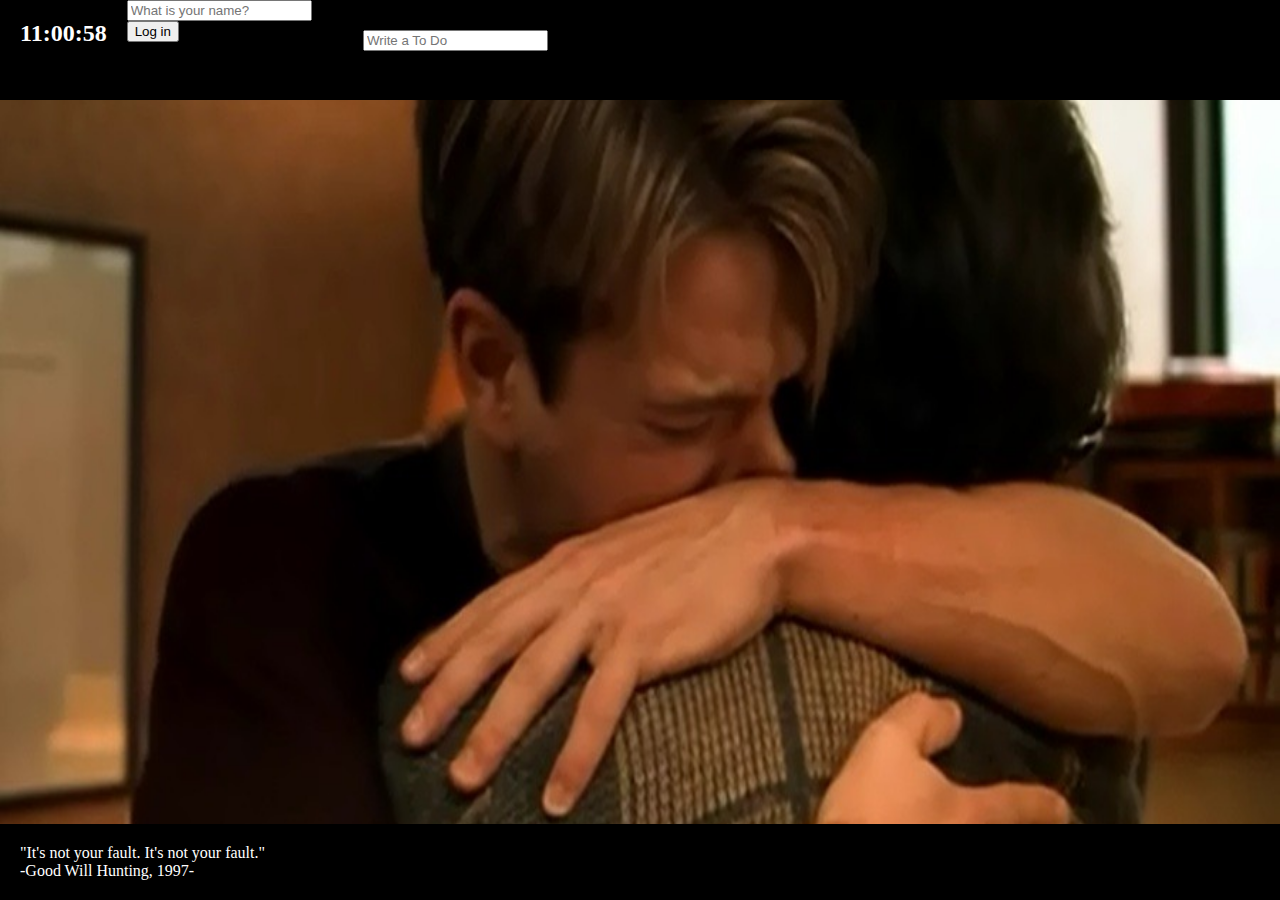
==== index.html @ b97ed3ac "Initial commit" ====
<!DOCTYPE html>
<html lang="en">
<head>
  <meta charset="UTF-8">
  <meta name="viewport" content="width=device-width, initial-scale=1.0">
  <title>Momentum App</title>
  <link rel="stylesheet" href="css/style.css">
</head>
<body>
  <section class="top">
    <h2 id="clock">00:00:00</h2>
    <form class="hidden" id="login-form">
      <input required maxlength="15" type="text" placeholder="What is your name?">
      <input type="submit" value="Log in">
    </form>

    <h1 id="greeting" class="hidden"></h1>

    <form action="" id="todo-form">
      <input type="text" placeholder="Write a To Do" required>
    </form>
    <ul id="todo-list"></ul>
    
  </section>

  <section class="bottom">
    <div id="quote">
      <span></span>
      <span></span>
    </div>
    <div id="weather">
      <span></span>
      <span></span>
    </div>
  </section>
  
  
  <script src="js/greetings.js"></script>
  <script src="js/clock.js"></script>
  <script src="js/quotes.js"></script>
  <script src="js/backgrounds.js"></script>
  <script src="js/todo.js"></script>
  <script src="js/weather.js"></script>
</body>
</html>
---- css/style.css ----
.hidden {
  display: none;
}

.bg {
  width: 100%;
  height: 100%;
  z-index: -1;
  position: absolute;
  top: 0;
  bottom: 0;
  left: 0;
  right: 0;
}

.top {
  width: 100%;
  position: fixed;
  top: 0;
  left: 0;
  right: 0;
  background-color: black;
  color: white;
  display: flex;
  height: 100px;
  box-sizing: border-box;
}

#todo-form {
  margin-top: 30px;
  width: 20%;
}

#todo-list {
  width: 50%;
  display: flex;
  flex-wrap: wrap;
 
}

#todo-list li{
  margin-right: 40px;
}

#clock {
  margin-right: 20px;
  margin-left: 20px;
}

#greeting {
  margin-right: 20px;
  width: 15%;
  
}

.bottom {
  position: fixed;
  bottom: 0;
  left: 0;
  right: 0;
  background-color: black;
  color: white;
  padding: 20px;
}
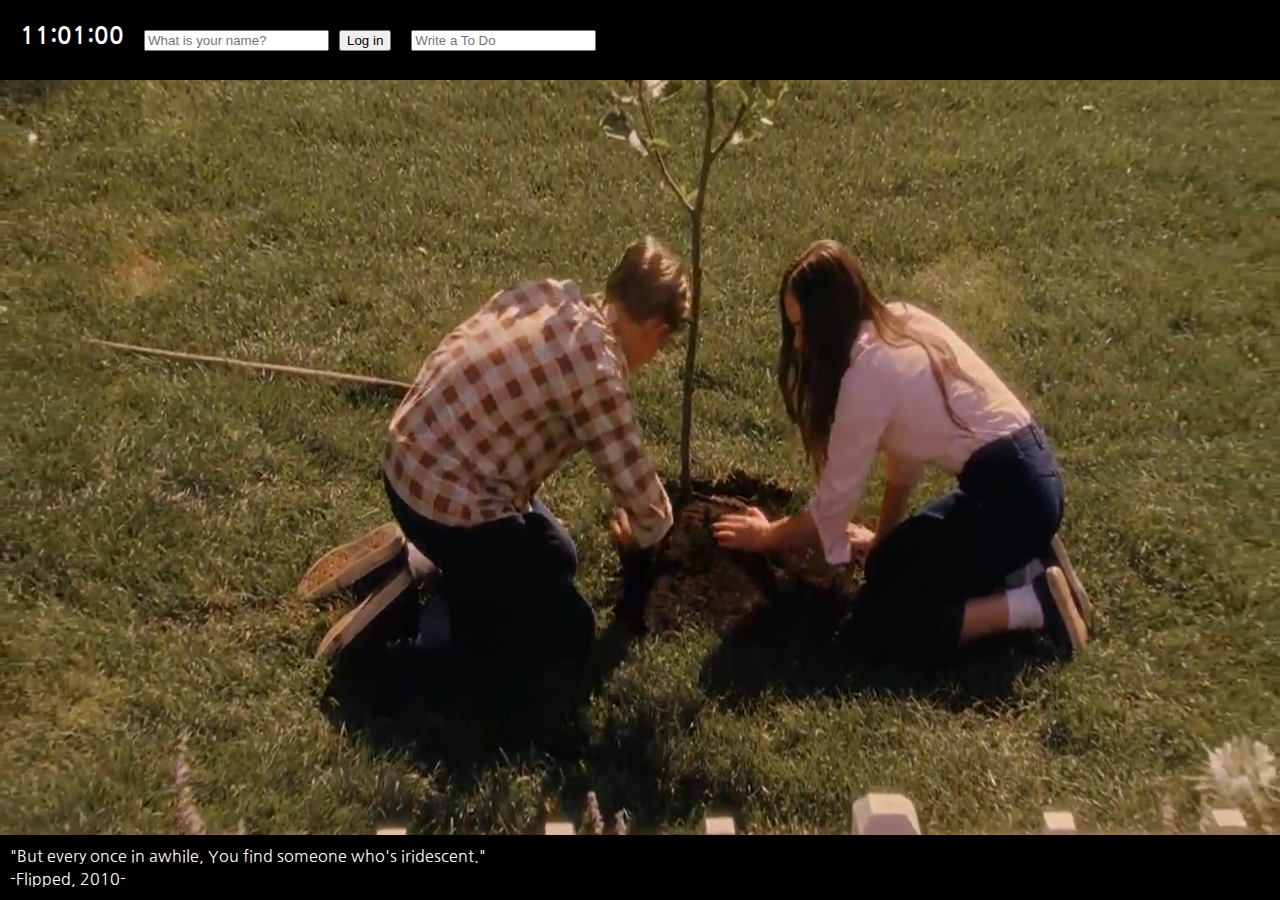
==== commit 64eb0879: "1" ====
--- a/index.html
+++ b/index.html
@@ -4,14 +4,19 @@
   <meta charset="UTF-8">
   <meta name="viewport" content="width=device-width, initial-scale=1.0">
   <title>Momentum App</title>
+  <link rel="preconnect" href="https://fonts.gstatic.com" />
+  <link href="https://fonts.googleapis.com/css2?family=Nanum+Gothic:wght@400;700&display=swap" rel="stylesheet" />
   <link rel="stylesheet" href="css/style.css">
 </head>
 <body>
   <section class="top">
     <h2 id="clock">00:00:00</h2>
     <form class="hidden" id="login-form">
-      <input required maxlength="15" type="text" placeholder="What is your name?">
-      <input type="submit" value="Log in">
+      <div class="login-input">
+        <input required maxlength="15" type="text" placeholder="What is your name?">
+        <input type="submit" value="Log in">
+      </div>
+      
     </form>
 
     <h1 id="greeting" class="hidden"></h1>
--- a/css/style.css
+++ b/css/style.css
@@ -1,3 +1,9 @@
+body {
+  font-family: 'Nanum Gothic', sans-serif;
+  line-height: 1.4;
+}
+
+
 .hidden {
   display: none;
 }
@@ -22,13 +28,42 @@
   background-color: black;
   color: white;
   display: flex;
-  height: 100px;
+  height: 80px;
   box-sizing: border-box;
 }
 
+#clock {
+  margin-right: 20px;
+  margin-left: 20px;
+}
+
+
+#login-form {
+
+}
+
+.login-input {
+  width: 100%;
+  height: 100%;
+  display: flex;
+  align-items: center;
+  
+}
+
+.login-input input:first-child {
+  margin-right: 10px;
+}
+#greeting {
+  margin-right: 20px;
+  width: 15%;
+  
+}
+
 #todo-form {
-  margin-top: 30px;
+  display: flex;
+  align-items: center;
   width: 20%;
+  margin-left: 20px;
 }
 
 #todo-list {
@@ -40,18 +75,20 @@
 
 #todo-list li{
   margin-right: 40px;
+  margin-top: 10px;
 }
 
-#clock {
-  margin-right: 20px;
-  margin-left: 20px;
+#todo-list span {
+  margin-right: 10px;
 }
 
-#greeting {
-  margin-right: 20px;
-  width: 15%;
-  
+#todo-list button {
+  color: green;
 }
+
+
+
+
 
 .bottom {
   position: fixed;
@@ -60,5 +97,12 @@
   right: 0;
   background-color: black;
   color: white;
-  padding: 20px;
-}+  padding: 10px;
+}
+
+#weather {
+  position: absolute;
+  right: 0;
+  top: 10px;
+
+}
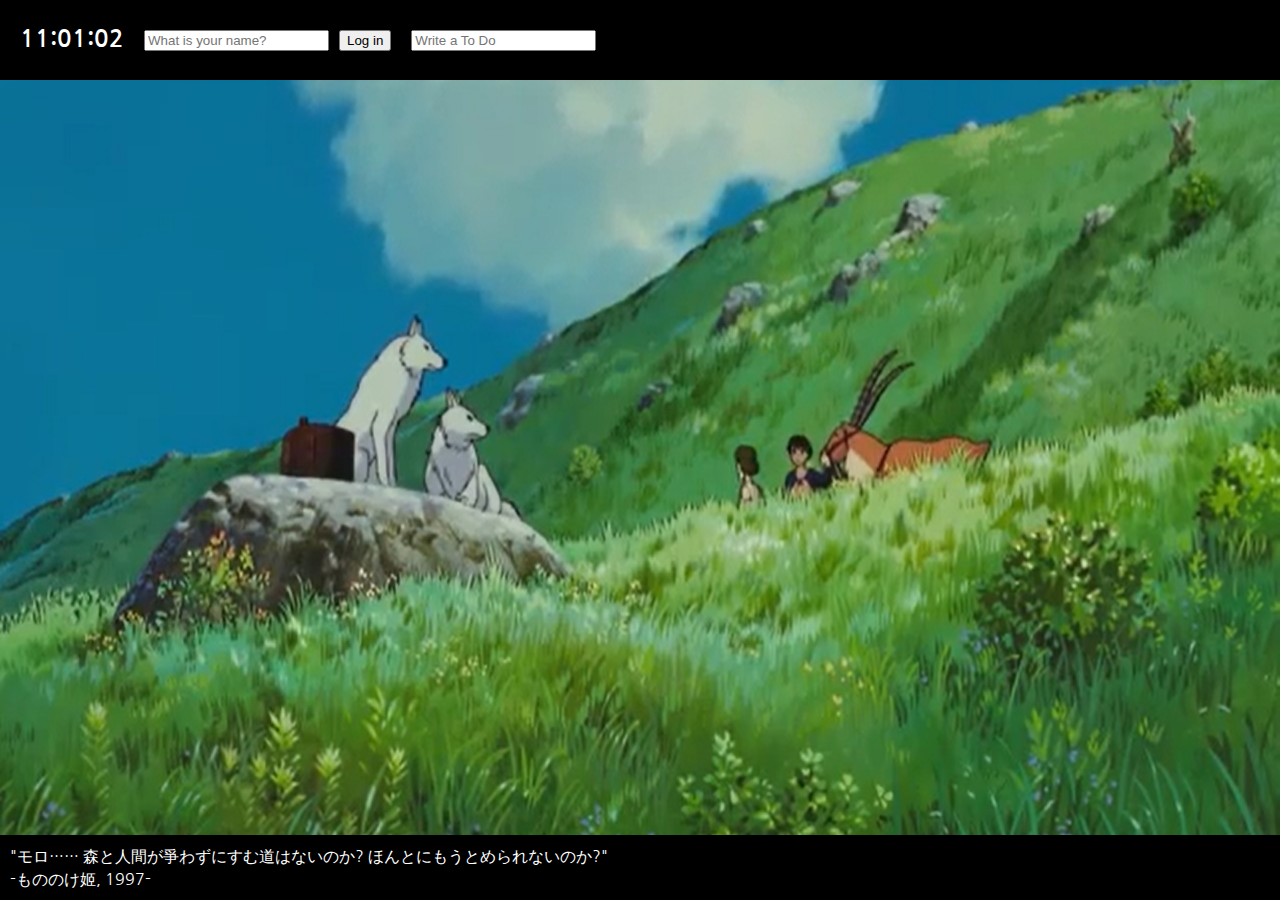
==== commit e765bc56: "4" ====
--- a/index.html
+++ b/index.html
@@ -18,8 +18,11 @@
       </div>
       
     </form>
-
-    <h1 id="greeting" class="hidden"></h1>
+    <div class="greeting">
+      <h1 id="greeting" class="hidden"></h1>
+      <button class="reset hidden">Reset</button>
+    </div>
+    
 
     <form action="" id="todo-form">
       <input type="text" placeholder="Write a To Do" required>
--- a/css/style.css
+++ b/css/style.css
@@ -30,6 +30,7 @@
   display: flex;
   height: 80px;
   box-sizing: border-box;
+  align-items: center;
 }
 
 #clock {
@@ -53,10 +54,25 @@
 .login-input input:first-child {
   margin-right: 10px;
 }
+
+.greeting {
+  display: flex;
+  align-items: center;
+  
+}
 #greeting {
+  margin-bottom: 0;
+  margin-top: 0;
   margin-right: 20px;
-  width: 15%;
-  
+}
+
+.reset {
+  border: 2px solid white;
+  border-radius: 4px;
+  font-size: 16px;
+  text-align: center;
+  box-sizing: border-box;
+  background-color: white;
 }
 
 #todo-form {
@@ -104,5 +120,4 @@
   position: absolute;
   right: 0;
   top: 10px;
-
 }
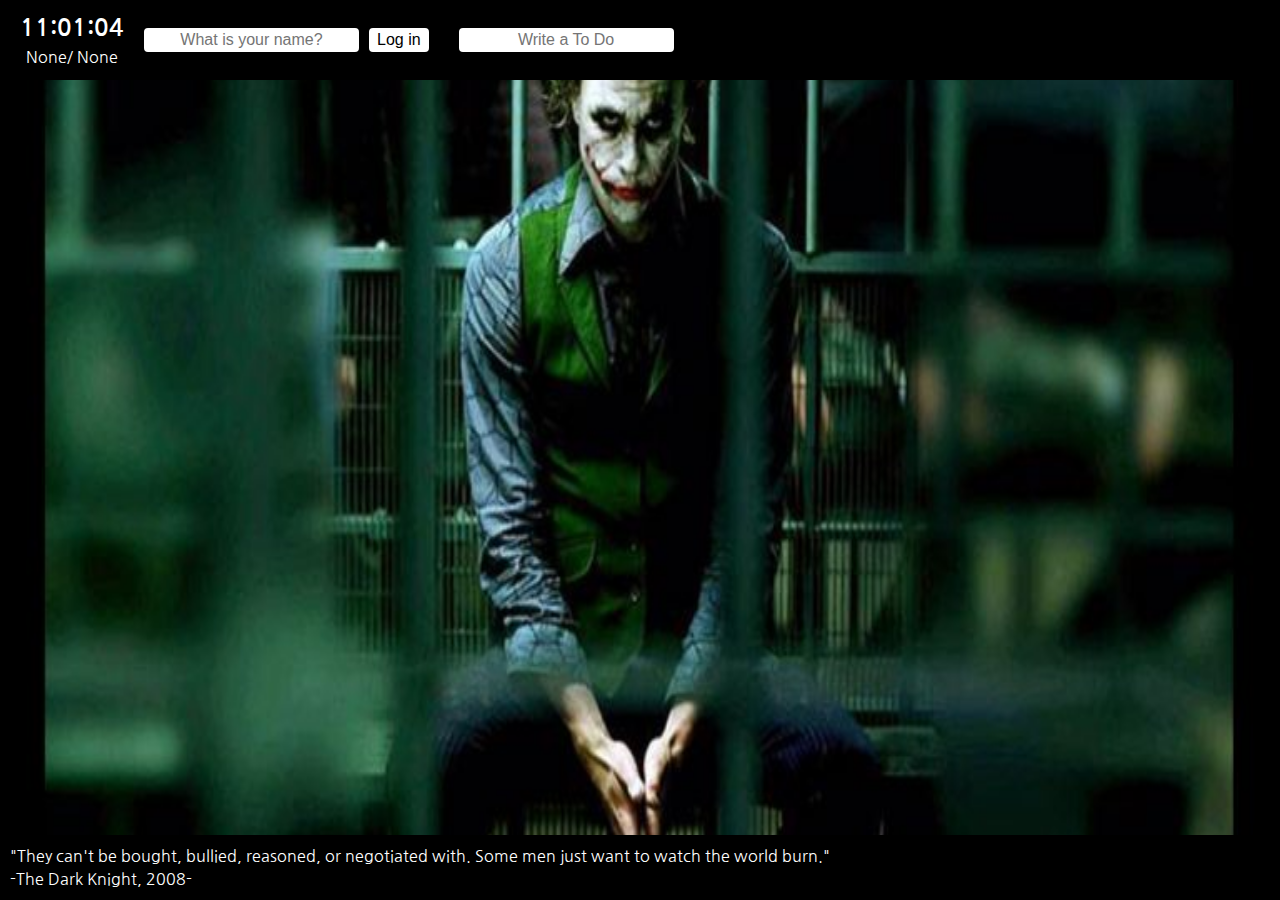
==== commit 11fbe1ff: "13" ====
--- a/index.html
+++ b/index.html
@@ -10,7 +10,14 @@
 </head>
 <body>
   <section class="top">
-    <h2 id="clock">00:00:00</h2>
+    <div class="clockWeather">
+      <h2 id="clock">00:00:00</h2>
+      <div id="weather">
+        <span></span>
+        <span></span>
+      </div>
+    </div>
+    
     <form class="hidden" id="login-form">
       <div class="login-input">
         <input required maxlength="15" type="text" placeholder="What is your name?">
@@ -36,10 +43,7 @@
       <span></span>
       <span></span>
     </div>
-    <div id="weather">
-      <span></span>
-      <span></span>
-    </div>
+    
   </section>
   
   
--- a/css/style.css
+++ b/css/style.css
@@ -3,6 +3,15 @@
   line-height: 1.4;
 }
 
+input {
+  margin-right: 10px;
+  border: 2px solid white;
+  border-radius: 4px;
+  font-size: 16px;
+  text-align: center;
+  box-sizing: border-box;
+  background-color: white;
+}
 
 .hidden {
   display: none;
@@ -17,6 +26,16 @@
   bottom: 0;
   left: 0;
   right: 0;
+  animation: bg 1s ease-in-out forwards;
+}
+
+@keyframes bg {
+  from {
+    opacity: 0;
+  }
+   to {
+    opacity: 1;
+   }
 }
 
 .top {
@@ -29,13 +48,27 @@
   color: white;
   display: flex;
   height: 80px;
-  box-sizing: border-box;
   align-items: center;
+  overflow-x: scroll;
+}
+
+.top::-webkit-scrollbar {
+  display: none;
+}
+
+.clockWeather {
+  white-space: nowrap;
+  margin-left: 20px;
+  margin-right: 20px;
+  display: flex;
+  flex-direction: column;
+  align-items: center;
+
 }
 
 #clock {
-  margin-right: 20px;
-  margin-left: 20px;
+  margin-bottom: 0;
+  margin-top: 0;
 }
 
 
@@ -51,19 +84,17 @@
   
 }
 
-.login-input input:first-child {
-  margin-right: 10px;
-}
-
 .greeting {
   display: flex;
   align-items: center;
+  white-space: nowrap;
   
 }
 #greeting {
   margin-bottom: 0;
   margin-top: 0;
   margin-right: 20px;
+  
 }
 
 .reset {
@@ -78,33 +109,39 @@
 #todo-form {
   display: flex;
   align-items: center;
-  width: 20%;
+  
   margin-left: 20px;
 }
 
 #todo-list {
+  display: flex;
   width: 50%;
-  display: flex;
-  flex-wrap: wrap;
- 
-}
-
-#todo-list li{
-  margin-right: 40px;
-  margin-top: 10px;
-}
-
-#todo-list span {
-  margin-right: 10px;
-}
-
-#todo-list button {
-  color: green;
+  
+  margin: 0;
+  height: 80px;
 }
 
 
 
 
+#todo-list li{
+  display: flex;
+  margin-right: 20px;
+  align-items: center;
+  
+}
+
+#todo-list span {
+  white-space: nowrap;
+  text-align: center;
+  
+  
+}
+
+#todo-list button {
+  color: green;
+  margin-left: 10px;
+}
 
 .bottom {
   position: fixed;
@@ -116,8 +153,3 @@
   padding: 10px;
 }
 
-#weather {
-  position: absolute;
-  right: 0;
-  top: 10px;
-}
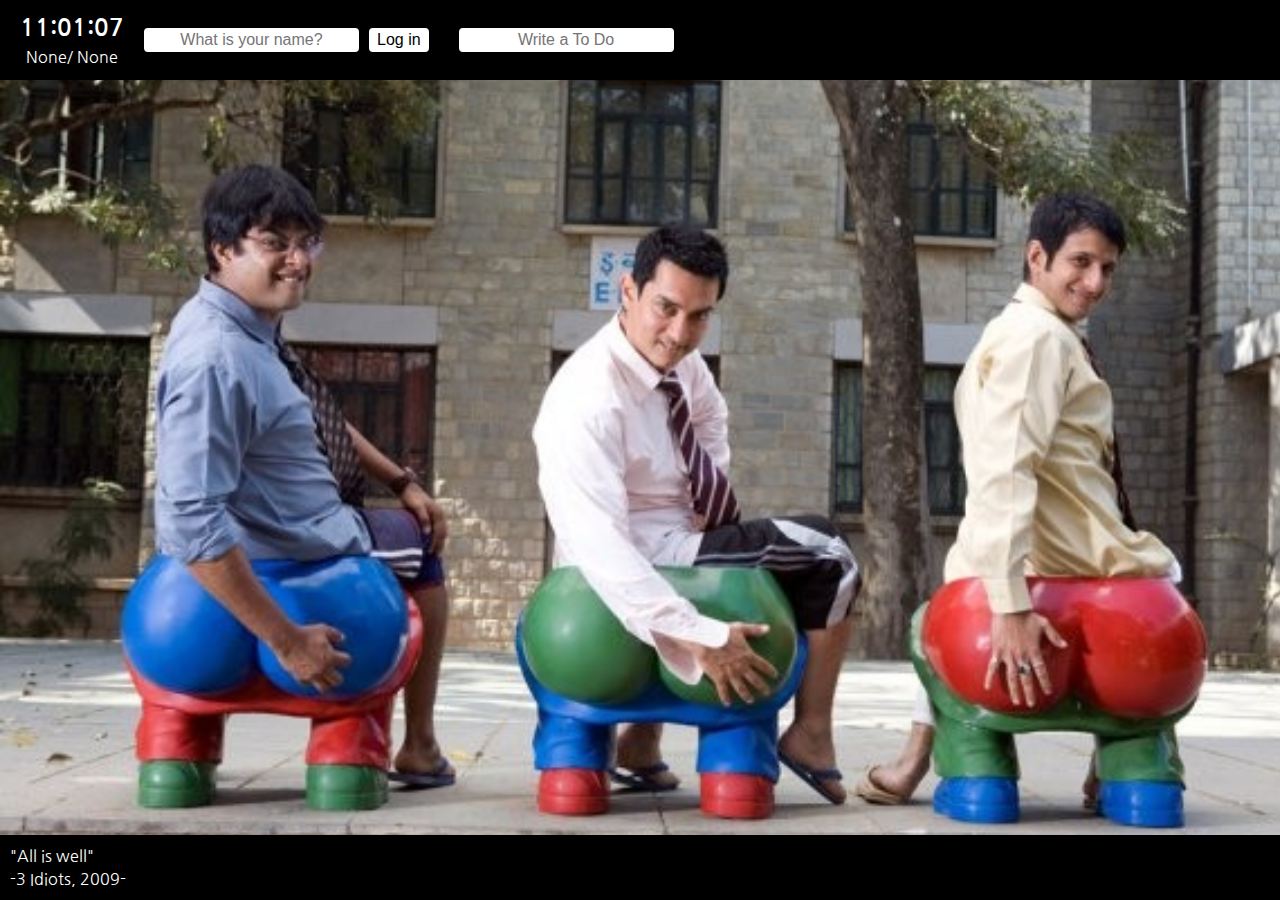
==== commit c89bf484: "last" ====
--- a/index.html
+++ b/index.html
@@ -9,6 +9,7 @@
   <link rel="stylesheet" href="css/style.css">
 </head>
 <body>
+  
   <section class="top">
     <div class="clockWeather">
       <h2 id="clock">00:00:00</h2>
@@ -38,6 +39,9 @@
     
   </section>
 
+  <div class="background"></div>
+
+
   <section class="bottom">
     <div id="quote">
       <span></span>
--- a/css/style.css
+++ b/css/style.css
@@ -1,8 +1,15 @@
 body {
   font-family: 'Nanum Gothic', sans-serif;
   line-height: 1.4;
+  margin: 0;
+  background-color: black;
+  height: 100vh;
+
+  display: flex;
+  justify-content: center;
+  align-items: center;
+  
 }
-
 input {
   margin-right: 10px;
   border: 2px solid white;
@@ -17,18 +24,28 @@
   display: none;
 }
 
-.bg {
-  width: 100%;
-  height: 100%;
-  z-index: -1;
-  position: absolute;
+.background {
   top: 0;
-  bottom: 0;
   left: 0;
   right: 0;
-  animation: bg 1s ease-in-out forwards;
+  bottom: 0;
+  position: absolute;
+  overflow-x: scroll;
+  z-index: 1;
+  background-color: black;
+  display: flex;
+  
+  
+}
+.background::-webkit-scrollbar {
+  display: none;
+  
 }
 
+.bg {
+  height: 100%;
+  
+}
 @keyframes bg {
   from {
     opacity: 0;
@@ -39,6 +56,7 @@
 }
 
 .top {
+  z-index: 2;
   width: 100%;
   position: fixed;
   top: 0;
@@ -144,6 +162,7 @@
 }
 
 .bottom {
+  z-index: 2;
   position: fixed;
   bottom: 0;
   left: 0;
@@ -151,5 +170,6 @@
   background-color: black;
   color: white;
   padding: 10px;
+  margin: 0;
 }
 
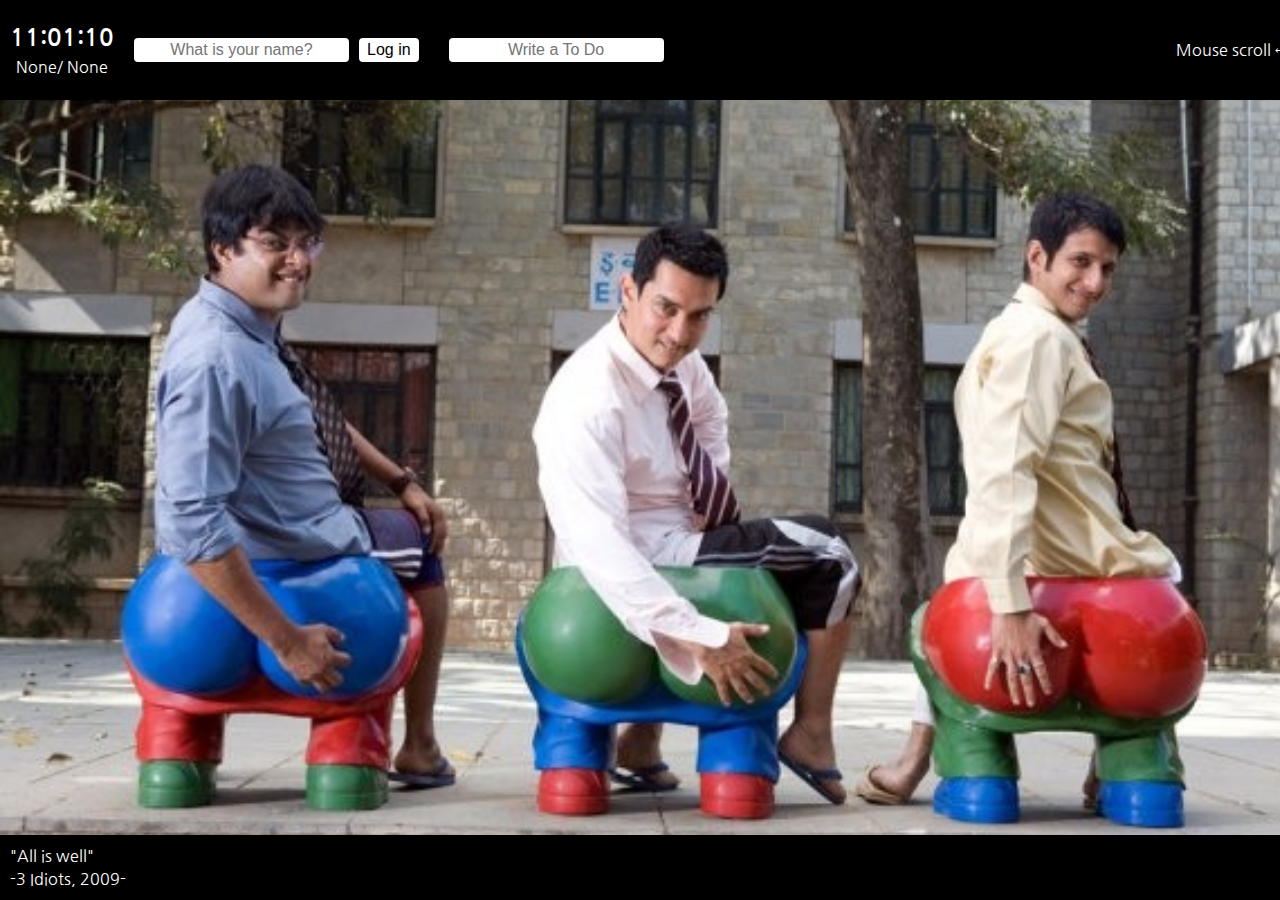
==== commit bf1304d5: "mouse scroll" ====
--- a/index.html
+++ b/index.html
@@ -36,6 +36,7 @@
       <input type="text" placeholder="Write a To Do" required>
     </form>
     <ul id="todo-list"></ul>
+    <span class="message">Mouse scroll ↔</span>
     
   </section>
 
--- a/css/style.css
+++ b/css/style.css
@@ -44,7 +44,7 @@
 
 .bg {
   height: 100%;
-  
+  margin: 0 auto;
 }
 @keyframes bg {
   from {
@@ -67,16 +67,13 @@
   display: flex;
   height: 80px;
   align-items: center;
-  overflow-x: scroll;
+  padding: 10px;
 }
 
-.top::-webkit-scrollbar {
-  display: none;
-}
+
 
 .clockWeather {
   white-space: nowrap;
-  margin-left: 20px;
   margin-right: 20px;
   display: flex;
   flex-direction: column;
@@ -134,11 +131,15 @@
 #todo-list {
   display: flex;
   width: 50%;
-  
   margin: 0;
   height: 80px;
+  overflow-x: scroll;
+  margin-right: 20px;
 }
 
+#todo-list::-webkit-scrollbar {
+  display: none;
+}
 
 
 
@@ -161,6 +162,10 @@
   margin-left: 10px;
 }
 
+.message {
+  white-space: nowrap;
+}
+
 .bottom {
   z-index: 2;
   position: fixed;
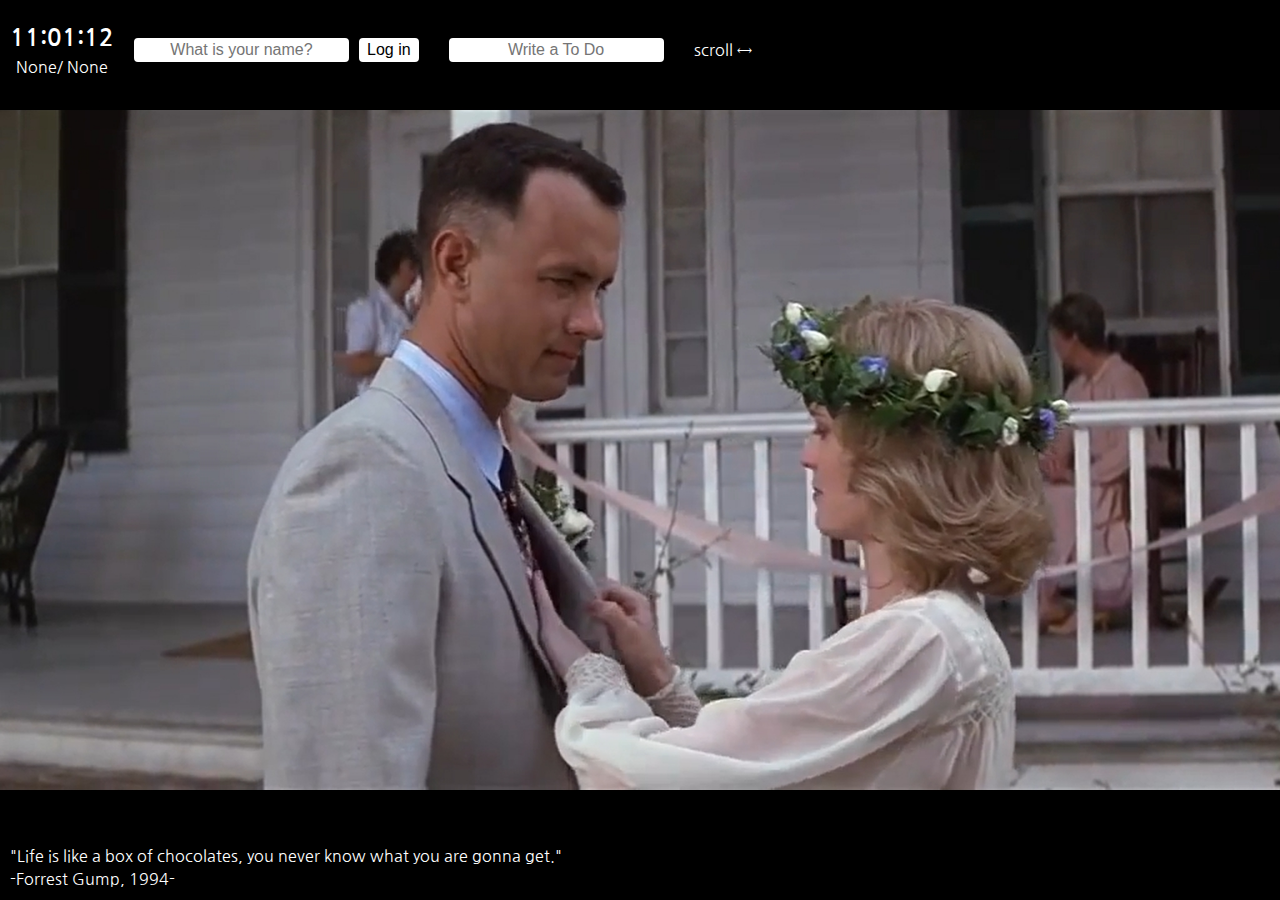
==== commit bf9b33e7: "llllllllllllllllast" ====
--- a/index.html
+++ b/index.html
@@ -35,8 +35,8 @@
     <form action="" id="todo-form">
       <input type="text" placeholder="Write a To Do" required>
     </form>
+    <span class="message">scroll ↔</span>
     <ul id="todo-list"></ul>
-    <span class="message">Mouse scroll ↔</span>
     
   </section>
 
--- a/css/style.css
+++ b/css/style.css
@@ -68,6 +68,10 @@
   height: 80px;
   align-items: center;
   padding: 10px;
+  overflow-x: scroll;
+}
+.top::-webkit-scrollbar {
+  display: none;
 }
 
 
@@ -126,20 +130,18 @@
   align-items: center;
   
   margin-left: 20px;
+  margin-right: 20px;
 }
 
 #todo-list {
   display: flex;
   width: 50%;
-  margin: 0;
   height: 80px;
-  overflow-x: scroll;
-  margin-right: 20px;
+  
+  
 }
 
-#todo-list::-webkit-scrollbar {
-  display: none;
-}
+
 
 
 
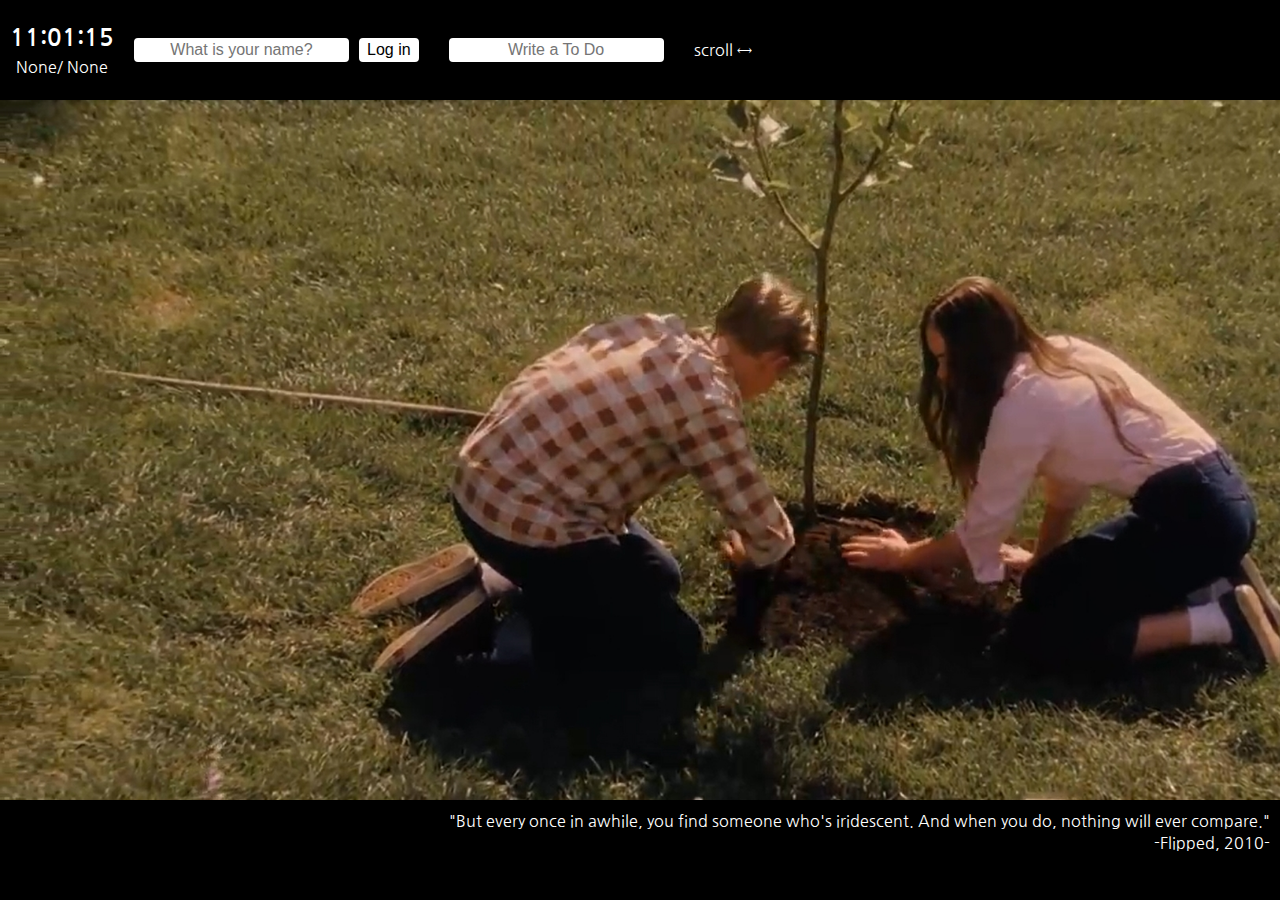
==== commit efc285fe: "final" ====
--- a/index.html
+++ b/index.html
@@ -45,8 +45,8 @@
 
   <section class="bottom">
     <div id="quote">
-      <span></span>
-      <span></span>
+      <div><span></span></div>
+      <div><span></span></div>
     </div>
     
   </section>
--- a/css/style.css
+++ b/css/style.css
@@ -4,11 +4,11 @@
   margin: 0;
   background-color: black;
   height: 100vh;
-
+  
+  margin: 0;
   display: flex;
   justify-content: center;
   align-items: center;
-  
 }
 input {
   margin-right: 10px;
@@ -25,7 +25,7 @@
 }
 
 .background {
-  top: 0;
+  top: 50px;
   left: 0;
   right: 0;
   bottom: 0;
@@ -56,8 +56,8 @@
 }
 
 .top {
+
   z-index: 2;
-  width: 100%;
   position: fixed;
   top: 0;
   left: 0;
@@ -169,8 +169,8 @@
 }
 
 .bottom {
-  z-index: 2;
-  position: fixed;
+  z-index: 3;
+  position: absolute;
   bottom: 0;
   left: 0;
   right: 0;
@@ -178,5 +178,29 @@
   color: white;
   padding: 10px;
   margin: 0;
-}
-
+  box-sizing: border-box;
+  height: 100px;
+  
+  
+}
+#quote {
+  display: flex;
+  flex-direction: column;
+  align-items: flex-end;
+  white-space: nowrap;
+  
+  
+
+}
+#quote div:first-child {
+  overflow: auto;
+  flex: 1;
+  max-width: 100%;
+}
+#quote div:last-child {
+  
+  
+}
+#quote div:first-child::-webkit-scrollbar {
+  display: none;
+}
